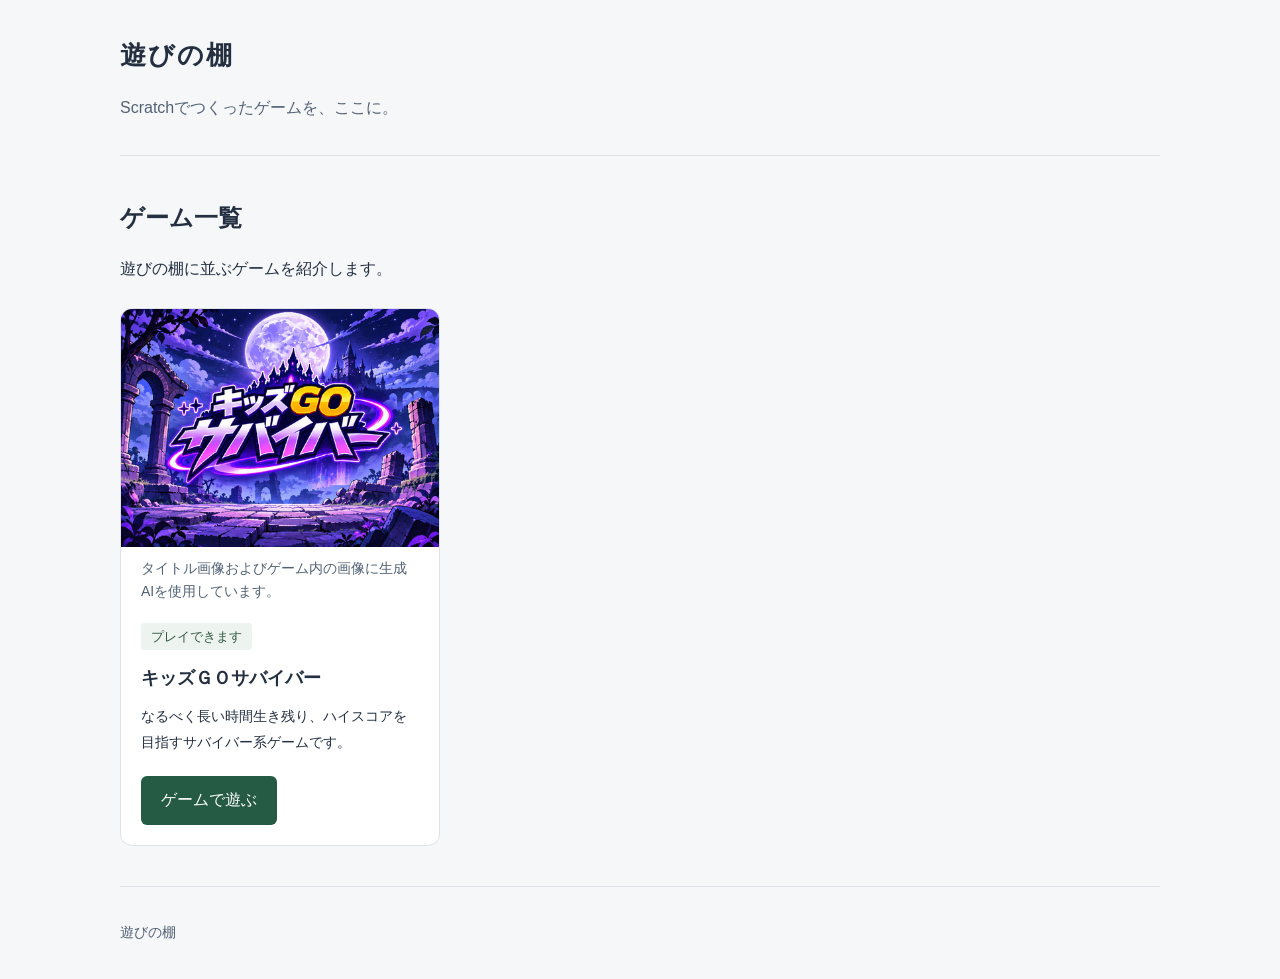
==== index.html @ 2fe5f25b "Create Asobi no Tana game website" ====
<!doctype html>
<html lang="ja">
<head>
  <meta charset="UTF-8">
  <meta name="viewport" content="width=device-width, initial-scale=1.0">
  <title>遊びの棚 | ゲーム一覧</title>
  <link rel="stylesheet" href="./css/style.css">
  <script src="./js/main.js" defer></script>
</head>
<body>
  <header class="site-header container">
    <p class="site-name">遊びの棚</p>
    <p>Scratchでつくったゲームを、ここに。</p>
  </header>
  <main class="container">
    <section aria-labelledby="games-heading">
      <h1 id="games-heading">ゲーム一覧</h1>
      <p>遊びの棚に並ぶゲームを紹介します。</p>
      <div class="game-list">
        <article class="game-card">
          <figure class="game-thumbnail">
            <img src="./assets/images/survivor-title.png" alt="キッズＧＯサバイバーのタイトル画像" width="960" height="720">
            <figcaption class="asset-credit">タイトル画像およびゲーム内の画像に生成AIを使用しています。</figcaption>
          </figure>
          <div class="game-details">
            <p class="game-status">プレイできます</p>
            <h2>キッズＧＯサバイバー</h2>
            <p>なるべく長い時間生き残り、ハイスコアを目指すサバイバー系ゲームです。</p>
            <a class="play-link" href="./play-survivor.html">ゲームで遊ぶ</a>
          </div>
        </article>
      </div>
    </section>
  </main>
  <footer class="container"><p>遊びの棚</p></footer>
</body>
</html>
---- css/style.css ----
* { box-sizing: border-box; }
body {
  margin: 0;
  background: #f6f7f9;
  color: #243042;
  font-family: "Yu Gothic", "Meiryo", sans-serif;
  line-height: 1.8;
}
.container { width: min(100% - 40px, 1040px); margin-inline: auto; }
.site-header { padding-block: 32px; border-bottom: 1px solid #dde3e9; }
.site-name { margin: 0; font-size: 1.6rem; font-weight: bold; letter-spacing: 0.08em; }
.site-header > p:last-child { margin-bottom: 0; color: #526174; }
main { padding-block: 40px; }
h1 { margin: 0; font-size: 1.5rem; }
/* Gridは、カードを行や列に並べるCSSの仕組みです。 */
.game-list {
  display: grid;
  grid-template-columns: repeat(auto-fit, minmax(min(100%, 300px), 320px));
  gap: 24px;
  margin-top: 24px;
}
.game-card { overflow: hidden; background: #fff; border: 1px solid #dde3e9; border-radius: 12px; }
.game-thumbnail { margin: 0; }
.game-thumbnail img { display: block; width: 100%; height: auto; }
.asset-credit { color: #526174; font-size: 0.875rem; line-height: 1.6; }
.game-thumbnail figcaption { padding: 10px 20px 0; }
.game-details { padding: 20px; }
.game-status { display: inline-block; margin: 0; padding: 2px 10px; border-radius: 4px; background: #edf3ef; color: #355943; font-size: 0.8rem; }
h2 { margin: 12px 0; font-size: 1.15rem; line-height: 1.6; }
.game-details > p:not(.game-status) { margin: 12px 0 0; font-size: 0.9rem; }
.play-notice { padding-top: 12px; border-top: 1px solid #e5e9ee; color: #526174; }
footer { padding-block: 20px; border-top: 1px solid #dde3e9; color: #526174; font-size: 0.85rem; }

a { color: #255b44; text-underline-offset: 0.2em; }
a:focus-visible { outline: 3px solid #255b44; outline-offset: 4px; }
.play-link {
  display: inline-block;
  margin-top: 20px;
  padding: 10px 20px;
  border-radius: 6px;
  background: #255b44;
  color: #fff;
  text-decoration: none;
}
.play-link:hover { background: #193f2f; }
.back-link { display: inline-block; margin-bottom: 24px; }
.game-frame {
  display: block;
  width: 100%;
  max-width: 960px;
  aspect-ratio: 4 / 3;
  border: 0;
  background: #000;
}
.game-fallback { color: #526174; font-size: 0.9rem; }
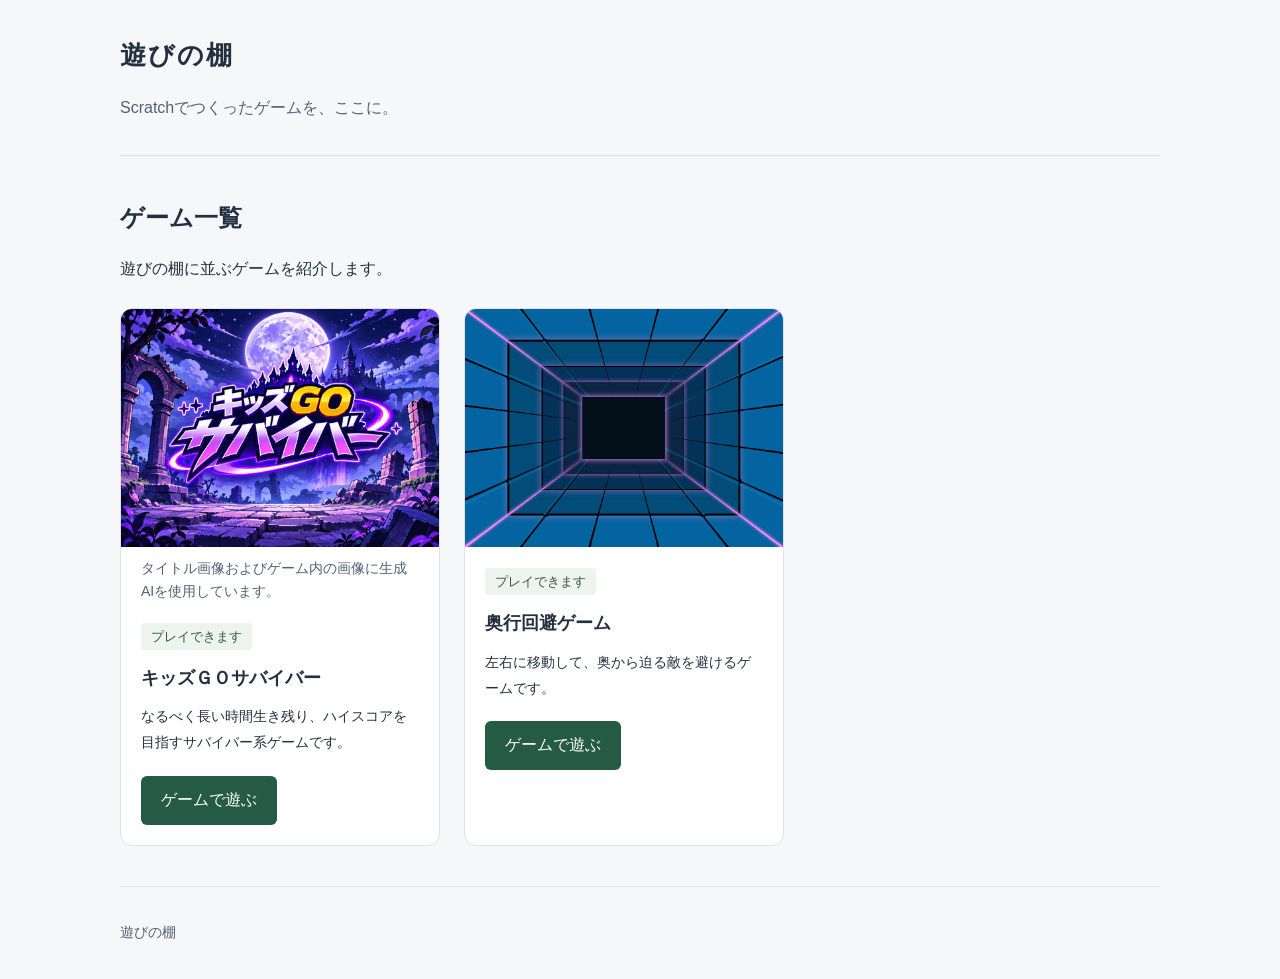
==== commit bae38b83: "Add depth dodge game and update survivor" ====
--- a/index.html
+++ b/index.html
@@ -29,6 +29,17 @@
             <a class="play-link" href="./play-survivor.html">ゲームで遊ぶ</a>
           </div>
         </article>
+        <article class="game-card">
+          <figure class="game-thumbnail">
+            <img src="./assets/images/depth-dodge-backdrop.png" alt="奥行回避ゲームのネオントンネルの背景" width="960" height="720">
+          </figure>
+          <div class="game-details">
+            <p class="game-status">プレイできます</p>
+            <h2>奥行回避ゲーム</h2>
+            <p>左右に移動して、奥から迫る敵を避けるゲームです。</p>
+            <a class="play-link" href="./play-depth-dodge.html">ゲームで遊ぶ</a>
+          </div>
+        </article>
       </div>
     </section>
   </main>
